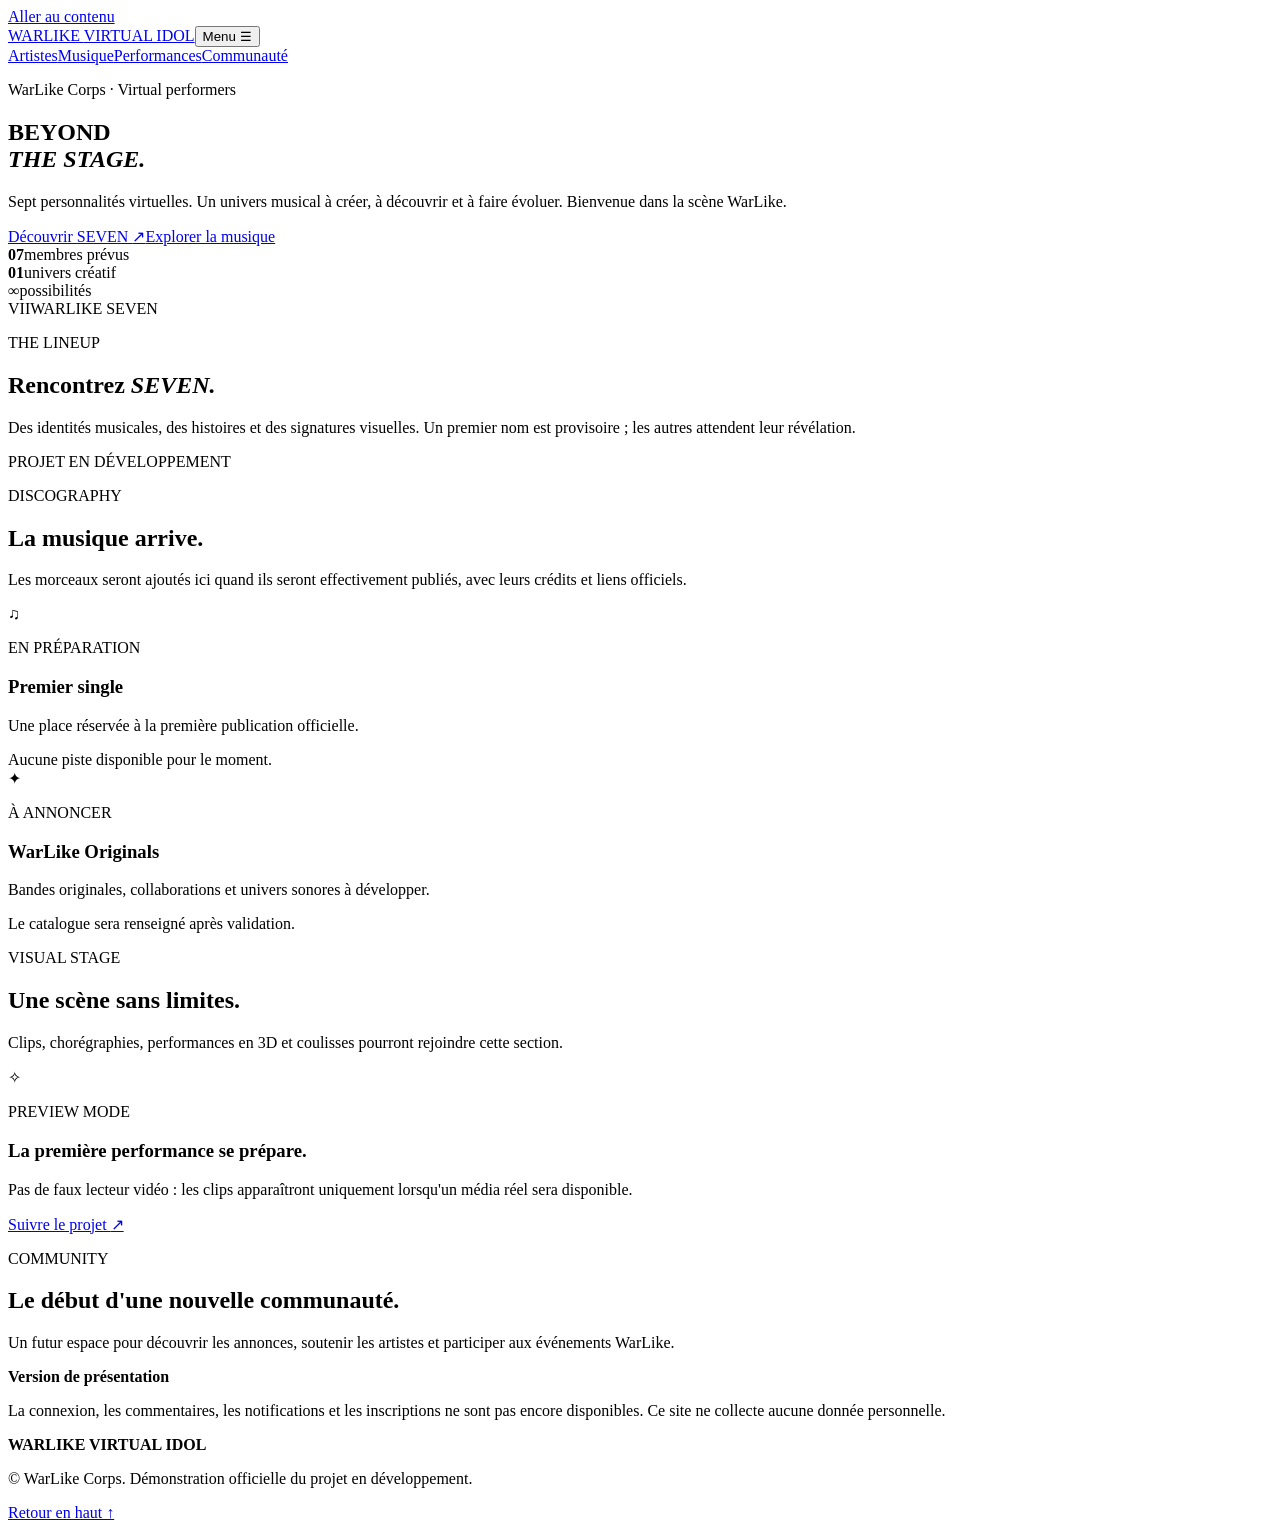
==== index.html @ 44523b4e "feat(idol): build responsive Virtual Idol debut site (index.html)" ====
<!doctype html>
<html lang="fr"><head><meta charset="utf-8"><meta name="viewport" content="width=device-width,initial-scale=1">
<meta name="description" content="WarLike Virtual Idol — univers de musique, d'artistes virtuels et de performances numériques.">
<meta name="theme-color" content="#090b16"><title>WarLike Virtual Idol | WarLike SEVEN</title>
<link rel="stylesheet" href="./styles.css"></head>
<body><a href="#main" class="skip">Aller au contenu</a>
<header class="top"><a href="#accueil" class="brand">WARLIKE <span>VIRTUAL IDOL</span></a><button id="menu" class="menu" aria-controls="nav" aria-expanded="false">Menu ☰</button>
<nav id="nav" aria-label="Navigation principale"><a href="#artistes">Artistes</a><a href="#musique">Musique</a><a href="#performances">Performances</a><a href="#fans">Communauté</a></nav></header>
<main id="main"><section class="hero" id="accueil"><div class="hero-copy"><p class="overline">WarLike Corps · Virtual performers</p><h1>BEYOND<br><em>THE STAGE.</em></h1>
<p>Sept personnalités virtuelles. Un univers musical à créer, à découvrir et à faire évoluer. Bienvenue dans la scène WarLike.</p>
<div class="actions"><a class="button primary" href="#artistes">Découvrir SEVEN <span aria-hidden="true">↗</span></a><a class="button ghost" href="#musique">Explorer la musique</a></div>
<div class="stats"><div><strong>07</strong><span>membres prévus</span></div><div><strong>01</strong><span>univers créatif</span></div><div><strong>∞</strong><span>possibilités</span></div></div></div>
<div class="hero-art" aria-label="Illustration abstraite de WarLike SEVEN" role="img"><span class="ring ring-one"></span><span class="ring ring-two"></span><div class="art-mark">VII<span>WARLIKE SEVEN</span></div></div></section>
<section class="section" id="artistes"><div class="section-head"><div><p class="overline">THE LINEUP</p><h2>Rencontrez <em>SEVEN.</em></h2><p>Des identités musicales, des histoires et des signatures visuelles. Un premier nom est provisoire ; les autres attendent leur révélation.</p></div><span class="pill">PROJET EN DÉVELOPPEMENT</span></div><div id="members" class="member-grid" aria-live="polite"></div></section>
<section class="section" id="musique"><div class="section-head"><div><p class="overline">DISCOGRAPHY</p><h2>La musique arrive.</h2><p>Les morceaux seront ajoutés ici quand ils seront effectivement publiés, avec leurs crédits et liens officiels.</p></div></div>
<div class="feature-grid"><article class="feature"><span class="feature-symbol">♫</span><p class="pill">EN PRÉPARATION</p><h3>Premier single</h3><p>Une place réservée à la première publication officielle.</p><span class="muted">Aucune piste disponible pour le moment.</span></article>
<article class="feature feature-alt"><span class="feature-symbol">✦</span><p class="pill">À ANNONCER</p><h3>WarLike Originals</h3><p>Bandes originales, collaborations et univers sonores à développer.</p><span class="muted">Le catalogue sera renseigné après validation.</span></article></div></section>
<section class="section" id="performances"><div class="section-head"><div><p class="overline">VISUAL STAGE</p><h2>Une scène sans limites.</h2><p>Clips, chorégraphies, performances en 3D et coulisses pourront rejoindre cette section.</p></div></div>
<div class="stage"><div class="stage-visual" aria-hidden="true"><span>✧</span></div><div><p class="overline">PREVIEW MODE</p><h3>La première performance se prépare.</h3><p>Pas de faux lecteur vidéo : les clips apparaîtront uniquement lorsqu'un média réel sera disponible.</p><a href="#fans" class="text-link">Suivre le projet <span aria-hidden="true">↗</span></a></div></div></section>
<section class="section" id="fans"><div class="community"><div><p class="overline">COMMUNITY</p><h2>Le début d'une nouvelle communauté.</h2><p>Un futur espace pour découvrir les annonces, soutenir les artistes et participer aux événements WarLike.</p></div><div class="notice"><strong>Version de présentation</strong><p>La connexion, les commentaires, les notifications et les inscriptions ne sont pas encore disponibles. Ce site ne collecte aucune donnée personnelle.</p></div></div></section></main>
<footer><strong>WARLIKE <span>VIRTUAL IDOL</span></strong><p>© WarLike Corps. Démonstration officielle du projet en développement.</p><a href="#accueil">Retour en haut ↑</a></footer>
<script src="./app.js" defer></script></body></html>
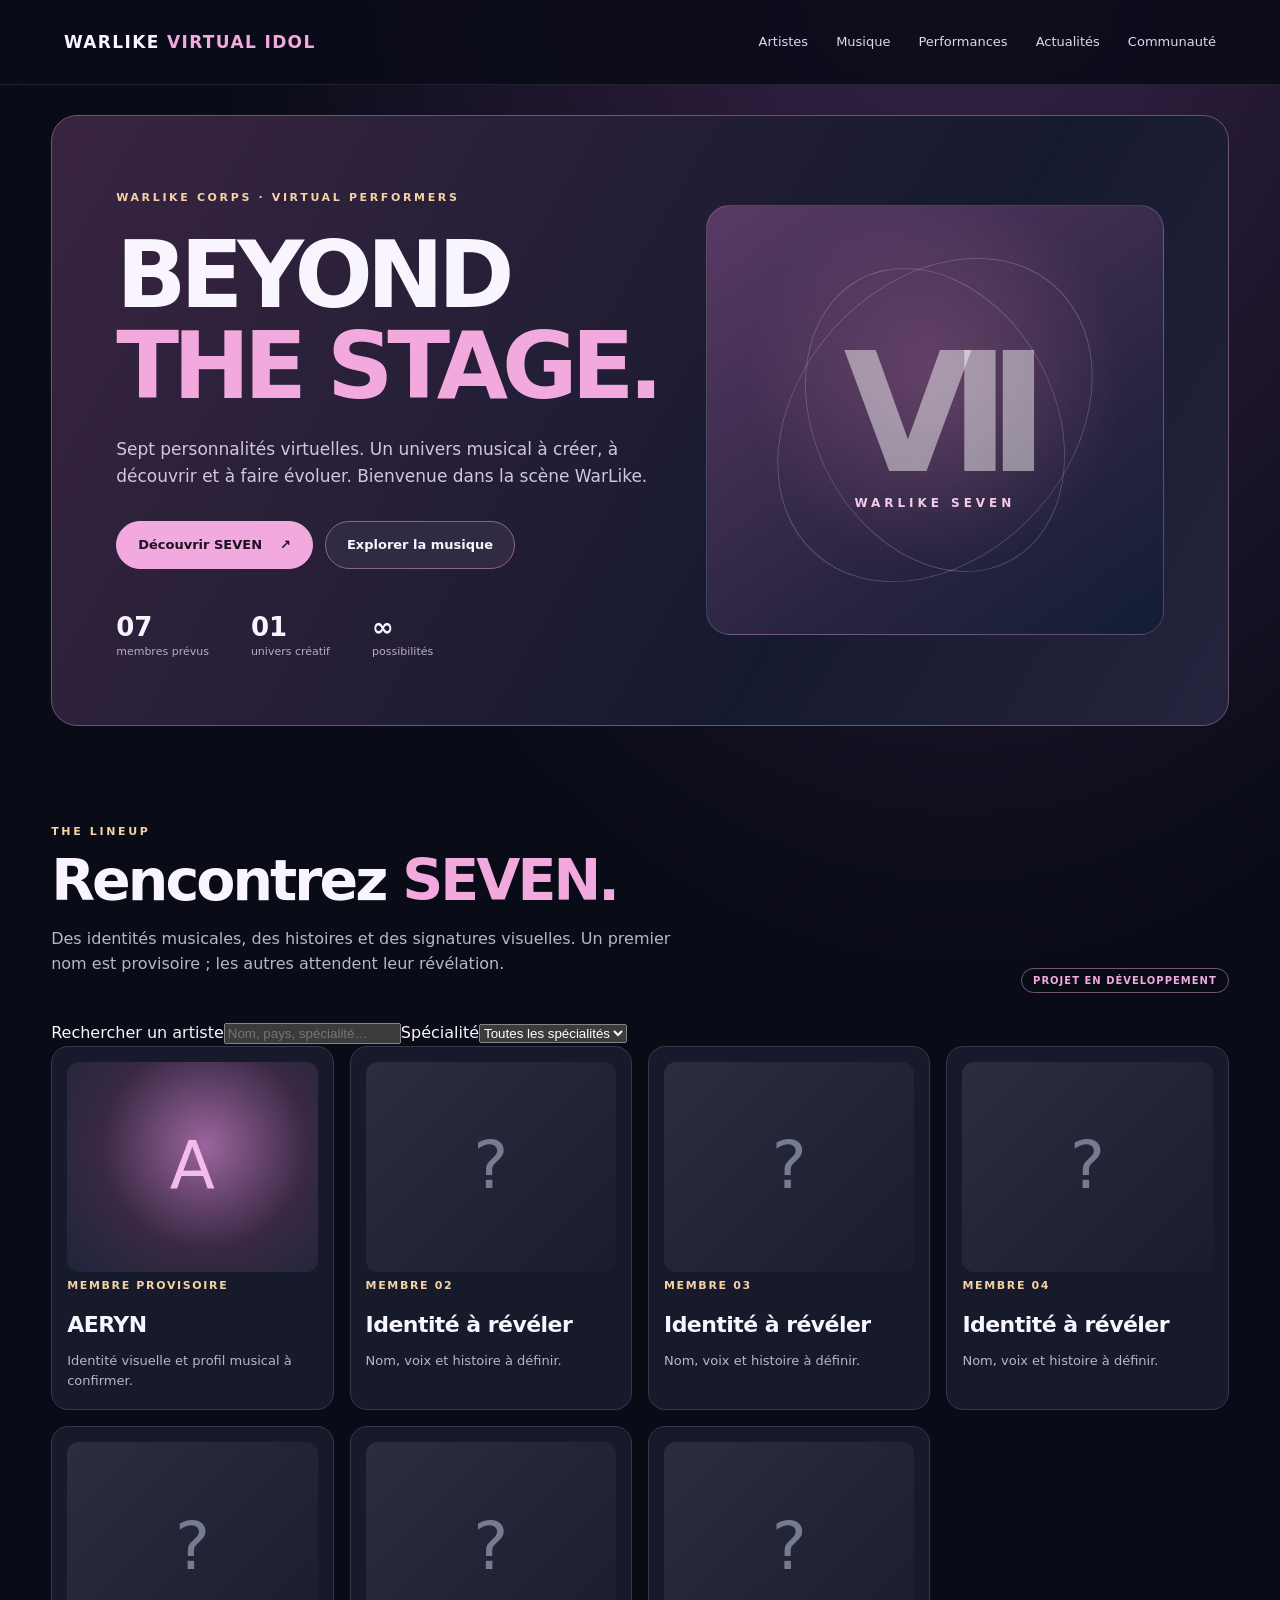
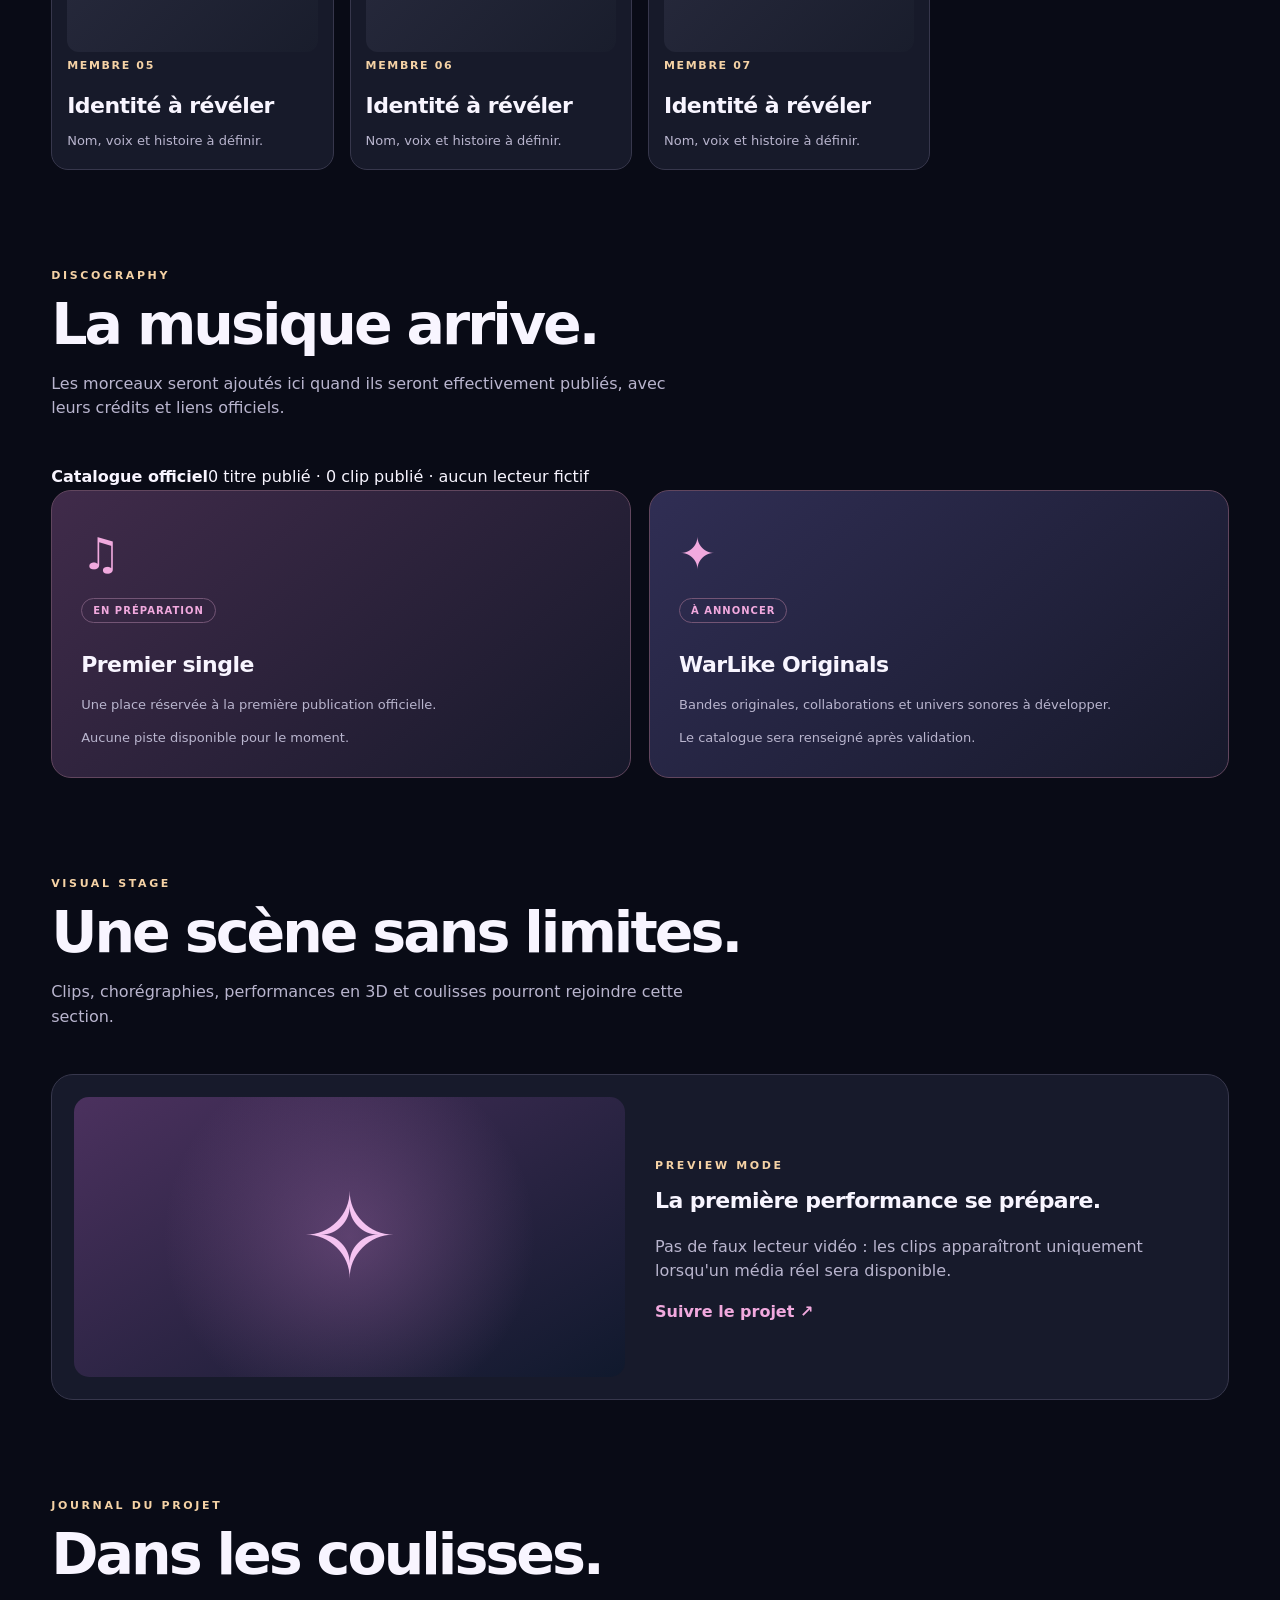
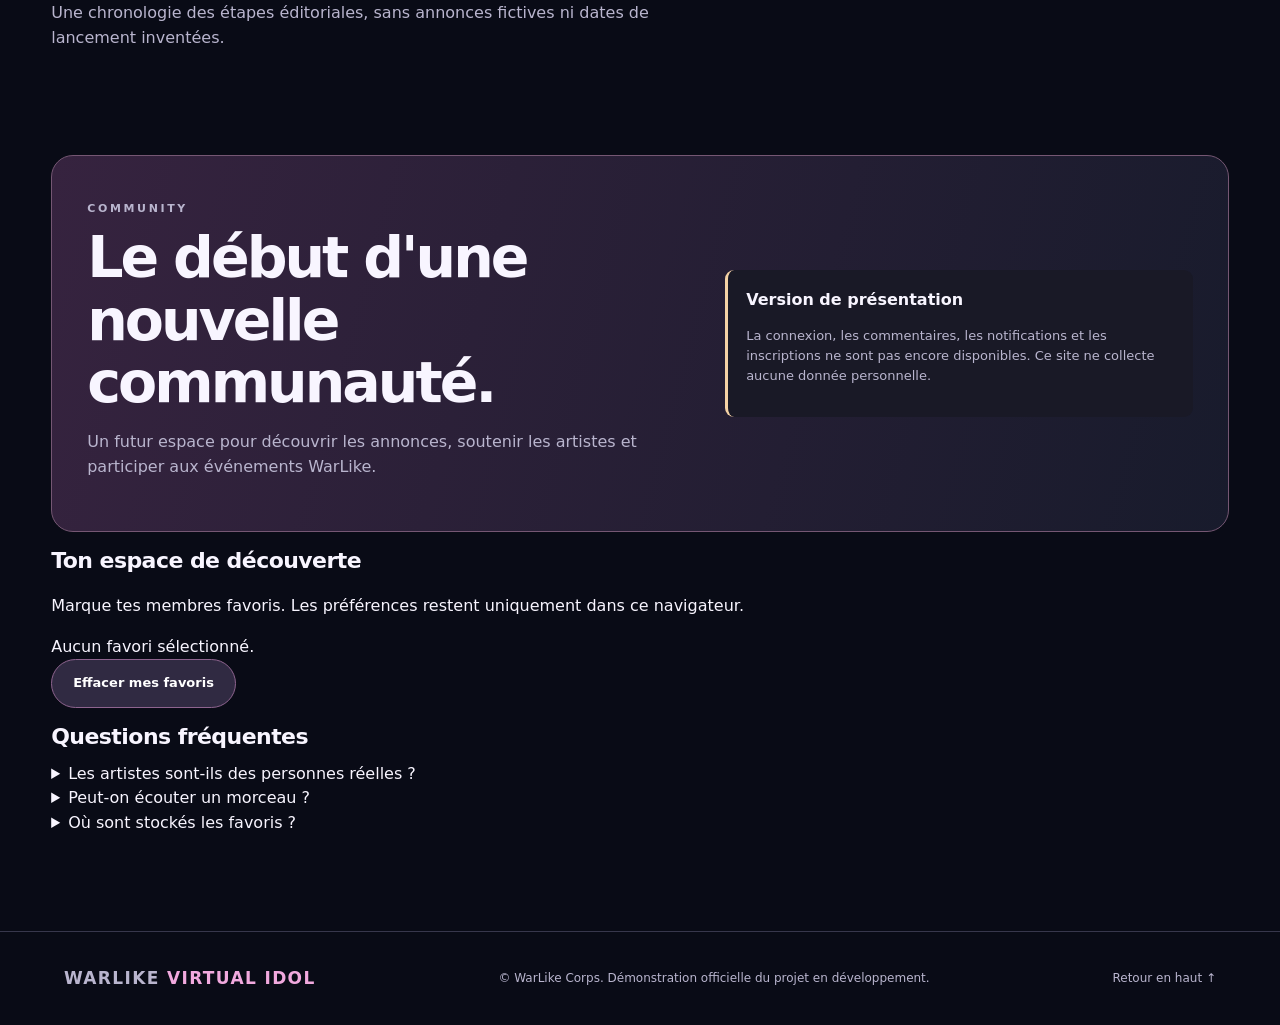
==== commit 2d56d3e7: "feat(idol): add artist discovery, releases, news, profile and fan interface" ====
--- a/index.html
+++ b/index.html
@@ -5,18 +5,18 @@
 <link rel="stylesheet" href="./styles.css"></head>
 <body><a href="#main" class="skip">Aller au contenu</a>
 <header class="top"><a href="#accueil" class="brand">WARLIKE <span>VIRTUAL IDOL</span></a><button id="menu" class="menu" aria-controls="nav" aria-expanded="false">Menu ☰</button>
-<nav id="nav" aria-label="Navigation principale"><a href="#artistes">Artistes</a><a href="#musique">Musique</a><a href="#performances">Performances</a><a href="#fans">Communauté</a></nav></header>
+<nav id="nav" aria-label="Navigation principale"><a href="#artistes">Artistes</a><a href="#musique">Musique</a><a href="#performances">Performances</a><a href="#actualites">Actualités</a><a href="#fans">Communauté</a></nav></header>
 <main id="main"><section class="hero" id="accueil"><div class="hero-copy"><p class="overline">WarLike Corps · Virtual performers</p><h1>BEYOND<br><em>THE STAGE.</em></h1>
 <p>Sept personnalités virtuelles. Un univers musical à créer, à découvrir et à faire évoluer. Bienvenue dans la scène WarLike.</p>
 <div class="actions"><a class="button primary" href="#artistes">Découvrir SEVEN <span aria-hidden="true">↗</span></a><a class="button ghost" href="#musique">Explorer la musique</a></div>
 <div class="stats"><div><strong>07</strong><span>membres prévus</span></div><div><strong>01</strong><span>univers créatif</span></div><div><strong>∞</strong><span>possibilités</span></div></div></div>
 <div class="hero-art" aria-label="Illustration abstraite de WarLike SEVEN" role="img"><span class="ring ring-one"></span><span class="ring ring-two"></span><div class="art-mark">VII<span>WARLIKE SEVEN</span></div></div></section>
-<section class="section" id="artistes"><div class="section-head"><div><p class="overline">THE LINEUP</p><h2>Rencontrez <em>SEVEN.</em></h2><p>Des identités musicales, des histoires et des signatures visuelles. Un premier nom est provisoire ; les autres attendent leur révélation.</p></div><span class="pill">PROJET EN DÉVELOPPEMENT</span></div><div id="members" class="member-grid" aria-live="polite"></div></section>
+<section class="section" id="artistes"><div class="section-head"><div><p class="overline">THE LINEUP</p><h2>Rencontrez <em>SEVEN.</em></h2><p>Des identités musicales, des histoires et des signatures visuelles. Un premier nom est provisoire ; les autres attendent leur révélation.</p></div><span class="pill">PROJET EN DÉVELOPPEMENT</span></div><div class="artist-toolbar"><label class="search-label" for="artistSearch">Rechercher un artiste<input id="artistSearch" type="search" maxlength="60" placeholder="Nom, pays, spécialité…"></label><label for="artistFilter">Spécialité<select id="artistFilter"><option value="all">Toutes les spécialités</option><option value="chant">Chant</option><option value="rap">Rap</option><option value="danse">Danse</option><option value="composition">Composition</option></select></label><span id="artistCount" class="muted" role="status"></span></div><div id="members" class="member-grid" aria-live="polite"></div><div id="artistProfile" class="profile-wrap" hidden tabindex="-1" aria-live="polite"></div></section>
 <section class="section" id="musique"><div class="section-head"><div><p class="overline">DISCOGRAPHY</p><h2>La musique arrive.</h2><p>Les morceaux seront ajoutés ici quand ils seront effectivement publiés, avec leurs crédits et liens officiels.</p></div></div>
-<div class="feature-grid"><article class="feature"><span class="feature-symbol">♫</span><p class="pill">EN PRÉPARATION</p><h3>Premier single</h3><p>Une place réservée à la première publication officielle.</p><span class="muted">Aucune piste disponible pour le moment.</span></article>
+<div class="catalog-info"><strong>Catalogue officiel</strong><span>0 titre publié · 0 clip publié · aucun lecteur fictif</span></div><div id="releaseCatalog" class="release-catalog" aria-live="polite"></div><div class="feature-grid"><article class="feature"><span class="feature-symbol">♫</span><p class="pill">EN PRÉPARATION</p><h3>Premier single</h3><p>Une place réservée à la première publication officielle.</p><span class="muted">Aucune piste disponible pour le moment.</span></article>
 <article class="feature feature-alt"><span class="feature-symbol">✦</span><p class="pill">À ANNONCER</p><h3>WarLike Originals</h3><p>Bandes originales, collaborations et univers sonores à développer.</p><span class="muted">Le catalogue sera renseigné après validation.</span></article></div></section>
 <section class="section" id="performances"><div class="section-head"><div><p class="overline">VISUAL STAGE</p><h2>Une scène sans limites.</h2><p>Clips, chorégraphies, performances en 3D et coulisses pourront rejoindre cette section.</p></div></div>
-<div class="stage"><div class="stage-visual" aria-hidden="true"><span>✧</span></div><div><p class="overline">PREVIEW MODE</p><h3>La première performance se prépare.</h3><p>Pas de faux lecteur vidéo : les clips apparaîtront uniquement lorsqu'un média réel sera disponible.</p><a href="#fans" class="text-link">Suivre le projet <span aria-hidden="true">↗</span></a></div></div></section>
-<section class="section" id="fans"><div class="community"><div><p class="overline">COMMUNITY</p><h2>Le début d'une nouvelle communauté.</h2><p>Un futur espace pour découvrir les annonces, soutenir les artistes et participer aux événements WarLike.</p></div><div class="notice"><strong>Version de présentation</strong><p>La connexion, les commentaires, les notifications et les inscriptions ne sont pas encore disponibles. Ce site ne collecte aucune donnée personnelle.</p></div></div></section></main>
+<div id="videoCatalog" class="video-catalog" aria-live="polite"></div><div class="stage"><div class="stage-visual" aria-hidden="true"><span>✧</span></div><div><p class="overline">PREVIEW MODE</p><h3>La première performance se prépare.</h3><p>Pas de faux lecteur vidéo : les clips apparaîtront uniquement lorsqu'un média réel sera disponible.</p><a href="#fans" class="text-link">Suivre le projet <span aria-hidden="true">↗</span></a></div></div></section>
+<section class="section" id="actualites"><div class="section-head"><div><p class="overline">JOURNAL DU PROJET</p><h2>Dans les coulisses.</h2><p>Une chronologie des étapes éditoriales, sans annonces fictives ni dates de lancement inventées.</p></div></div><div id="projectTimeline" class="timeline"></div></section><section class="section" id="fans"><div class="community"><div><p class="overline">COMMUNITY</p><h2>Le début d'une nouvelle communauté.</h2><p>Un futur espace pour découvrir les annonces, soutenir les artistes et participer aux événements WarLike.</p></div><div class="notice"><strong>Version de présentation</strong><p>La connexion, les commentaires, les notifications et les inscriptions ne sont pas encore disponibles. Ce site ne collecte aucune donnée personnelle.</p></div></div><div class="fan-tools"><div><h3>Ton espace de découverte</h3><p>Marque tes membres favoris. Les préférences restent uniquement dans ce navigateur.</p><div id="favoriteSummary" role="status">Aucun favori sélectionné.</div><button type="button" id="resetFavorites" class="button ghost">Effacer mes favoris</button></div><div><h3>Questions fréquentes</h3><details><summary>Les artistes sont-ils des personnes réelles ?</summary><p>Ce sont des personnages virtuels produits dans le cadre de WarLike Virtual Idol.</p></details><details><summary>Peut-on écouter un morceau ?</summary><p>Le lecteur sera activé avec les premières sorties musicales autorisées et hébergées.</p></details><details><summary>Où sont stockés les favoris ?</summary><p>Sur cet appareil, dans le stockage local du navigateur. Aucun compte n’est nécessaire.</p></details></div></div></section></main>
 <footer><strong>WARLIKE <span>VIRTUAL IDOL</span></strong><p>© WarLike Corps. Démonstration officielle du projet en développement.</p><a href="#accueil">Retour en haut ↑</a></footer>
 <script src="./app.js" defer></script></body></html>
--- a/styles.css
+++ b/styles.css
@@ -0,0 +1,9 @@
+:root{color-scheme:dark;--bg:#090b16;--surface:#17192b;--line:#37374c;--text:#f8f5ff;--muted:#b9b5ce;--pink:#f1a9de;--gold:#f5d2a5;--ui:'Manrope','Inter','Plus Jakarta Sans','Segoe UI',system-ui,sans-serif;--tech:'Inter','Segoe UI',system-ui,sans-serif}
+*{box-sizing:border-box}html{scroll-behavior:smooth}body{margin:0;background:radial-gradient(ellipse 85% 40% at 75% -5%,#3c254e 0%,transparent 70%),var(--bg);color:var(--text);font:16px/1.55 var(--ui)}button{font:inherit}a{color:inherit;text-decoration:none}a:focus-visible,button:focus-visible{outline:2px solid var(--pink);outline-offset:4px}.skip{position:absolute;left:15px;top:-80px;background:var(--pink);color:#211023;padding:10px;z-index:99}.skip:focus{top:10px}
+.top{min-height:85px;display:flex;justify-content:space-between;align-items:center;gap:22px;padding:18px max(22px,5vw);border-bottom:1px solid #ffffff17;background:#0b0c19e6;backdrop-filter:blur(15px);position:relative;z-index:10}.brand,footer strong{font:850 17px var(--tech);letter-spacing:.08em}.brand span,footer strong span{color:var(--pink)}nav{display:flex;align-items:center;gap:28px}nav a{font-size:13px;color:#ded9ec}nav a:hover{color:var(--pink)}.menu{display:none;background:#242337;border:1px solid var(--line);border-radius:9px;color:var(--text);padding:8px 14px}
+main{max-width:1360px;padding:30px clamp(18px,4vw,62px) 95px;margin:auto}.hero{display:grid;grid-template-columns:1.1fr .9fr;min-height:580px;align-items:center;gap:30px;padding:clamp(27px,5vw,75px);border:1px solid #715374;border-radius:26px;background:linear-gradient(120deg,#392441,#161a2f 67%,#25243e);overflow:hidden}.overline{letter-spacing:.24em;color:var(--gold);font:800 11px var(--tech);text-transform:uppercase}.hero-copy{position:relative;z-index:1}.hero h1{font-size:clamp(56px,7.2vw,102px);line-height:.99;letter-spacing:-.066em;margin:26px 0 24px;font-weight:850}.hero h1 em,h2 em{font-style:normal;color:var(--pink)}.hero-copy>p:not(.overline){max-width:540px;color:#d0c7df;font-size:17px}.actions{display:flex;gap:12px;flex-wrap:wrap;margin:32px 0}.button{display:inline-flex;align-items:center;gap:18px;padding:13px 21px;border-radius:30px;font-size:13px;font-weight:800;border:1px solid #8e648f}.primary{background:var(--pink);color:#1c1221;border-color:var(--pink)}.ghost{background:#302a42}.button:hover{transform:translateY(-1px);filter:brightness(1.07)}.stats{display:flex;gap:42px;margin-top:43px}.stats>div{display:grid}.stats strong{font-size:26px;line-height:1.2}.stats span{color:#b8acc5;font-size:11px}.hero-art{height:430px;position:relative;display:grid;place-items:center;border-radius:24px;background:radial-gradient(circle at 50% 40%,#c472a14f,transparent 55%),linear-gradient(145deg,#5a3a65,#292440 65%,#131d36);border:1px solid #ffffff29;overflow:hidden}.ring{position:absolute;width:320px;height:320px;border:1px solid #ffffff36;border-radius:50%;transform:rotate(-28deg) scaleX(.75)}.ring-two{transform:rotate(42deg) scaleX(.76);width:360px;height:360px}.art-mark{font-size:clamp(96px,13vw,184px);font-weight:900;color:#fff7;line-height:1;letter-spacing:-.14em;text-align:center}.art-mark span{display:block;font-size:12px;font-weight:800;letter-spacing:.33em;color:#f2caeb}
+.section{margin-top:88px;scroll-margin-top:40px}.section-head{display:flex;justify-content:space-between;align-items:end;gap:20px;margin-bottom:28px}.section-head p:not(.overline){max-width:650px;color:var(--muted)}h2{font-size:clamp(34px,4.5vw,57px);letter-spacing:-.052em;line-height:1.1;margin:10px 0 14px}h3{font-size:22px;letter-spacing:-.025em;margin:12px 0 8px}.pill{border:1px solid #735575;color:var(--pink);padding:6px 11px;border-radius:18px;font:750 10px var(--tech);letter-spacing:.1em;white-space:nowrap}
+.member-grid{display:grid;grid-template-columns:repeat(4,minmax(0,1fr));gap:16px}.member{background:#171a2a;border:1px solid var(--line);border-radius:17px;padding:15px}.portrait{height:210px;border-radius:12px;background:radial-gradient(circle at 55% 40%,#9c659d,#392944 55%,#1d253a);display:grid;place-items:center;font-size:66px;color:#f4bceb}.portrait.pending{background:linear-gradient(135deg,#2b2d41,#191d2c);color:#777b91}.member small{color:var(--gold);font-size:11px;font-weight:800;letter-spacing:.15em}.member p{margin:6px 0 3px;font-size:13px;color:var(--muted)}
+.feature-grid{display:grid;grid-template-columns:1fr 1fr;gap:18px}.feature{min-height:285px;background:linear-gradient(140deg,#402b4a,#17192b);border:1px solid #61465e;border-radius:20px;padding:29px;display:flex;flex-direction:column;align-items:flex-start}.feature-alt{background:linear-gradient(140deg,#302e54,#17192b)}.feature-symbol{font-size:44px;color:var(--pink)}.feature h3{margin:15px 0 0}.feature p:not(.pill),.muted{color:var(--muted);font-size:13px}.feature .muted{margin-top:auto}.stage{display:grid;grid-template-columns:1fr 1fr;align-items:center;gap:30px;background:#171a2b;border:1px solid var(--line);border-radius:22px;padding:22px}.stage-visual{height:280px;display:grid;place-items:center;border-radius:15px;background:radial-gradient(circle,#a36bac66,transparent 60%),linear-gradient(150deg,#4b315e,#10192d);font-size:116px;color:#f5c3f1}.stage p:not(.overline){color:var(--muted)}.text-link{color:var(--pink);font-weight:750}.community{border:1px solid #755773;background:linear-gradient(105deg,#36233f,#181b2c);border-radius:22px;padding:35px;display:grid;grid-template-columns:1.3fr 1fr;gap:30px;align-items:center}.community p{color:var(--muted)}.notice{background:#191926;border-left:3px solid var(--gold);border-radius:9px;padding:18px}.notice p{font-size:13px}
+footer{display:flex;justify-content:space-between;gap:20px;align-items:center;flex-wrap:wrap;padding:25px 5vw;border-top:1px solid var(--line);font-size:12px;color:var(--muted)}footer a:hover{color:var(--pink)}
+@media(max-width:900px){.hero{grid-template-columns:1fr}.hero-art{height:280px}.member-grid{grid-template-columns:repeat(3,minmax(0,1fr))}.section-head{align-items:start;flex-direction:column}}@media(max-width:620px){.top{min-height:72px}.menu{display:block}nav{display:none;position:absolute;top:100%;left:0;right:0;background:#101121;border-bottom:1px solid var(--line);padding:18px 24px;flex-direction:column;align-items:start}nav.open{display:flex}.brand{font-size:14px}.hero{padding:26px;min-height:0}.hero h1{font-size:clamp(44px,11vw,68px)}.hero-art{height:180px}.art-mark{font-size:85px}.stats{gap:24px}.section{margin-top:64px}.member-grid{grid-template-columns:repeat(2,minmax(0,1fr))}.portrait{height:140px}.feature-grid,.stage,.community{grid-template-columns:1fr}.stage-visual{height:180px}.community{padding:22px}}@media(max-width:370px){.member-grid{grid-template-columns:1fr}}@media(prefers-reduced-motion:reduce){html{scroll-behavior:auto}.button:hover{transform:none}}
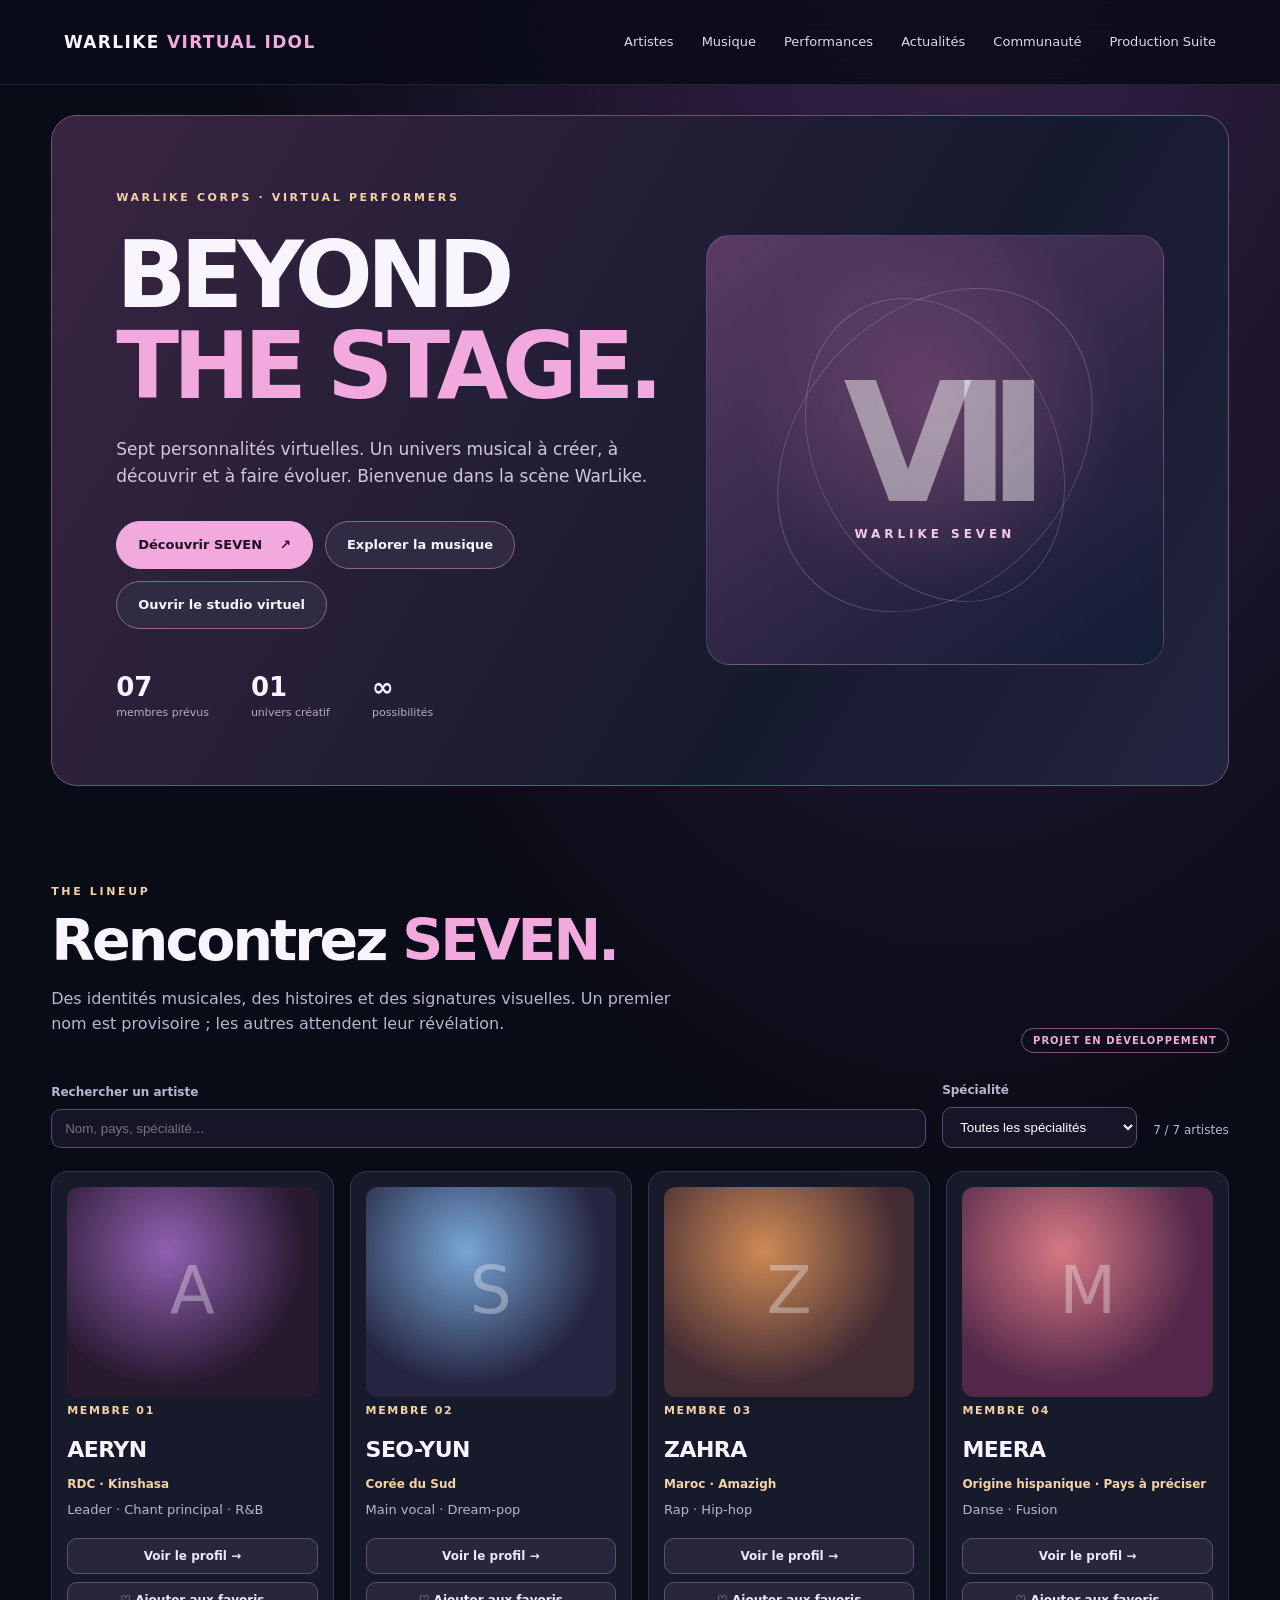
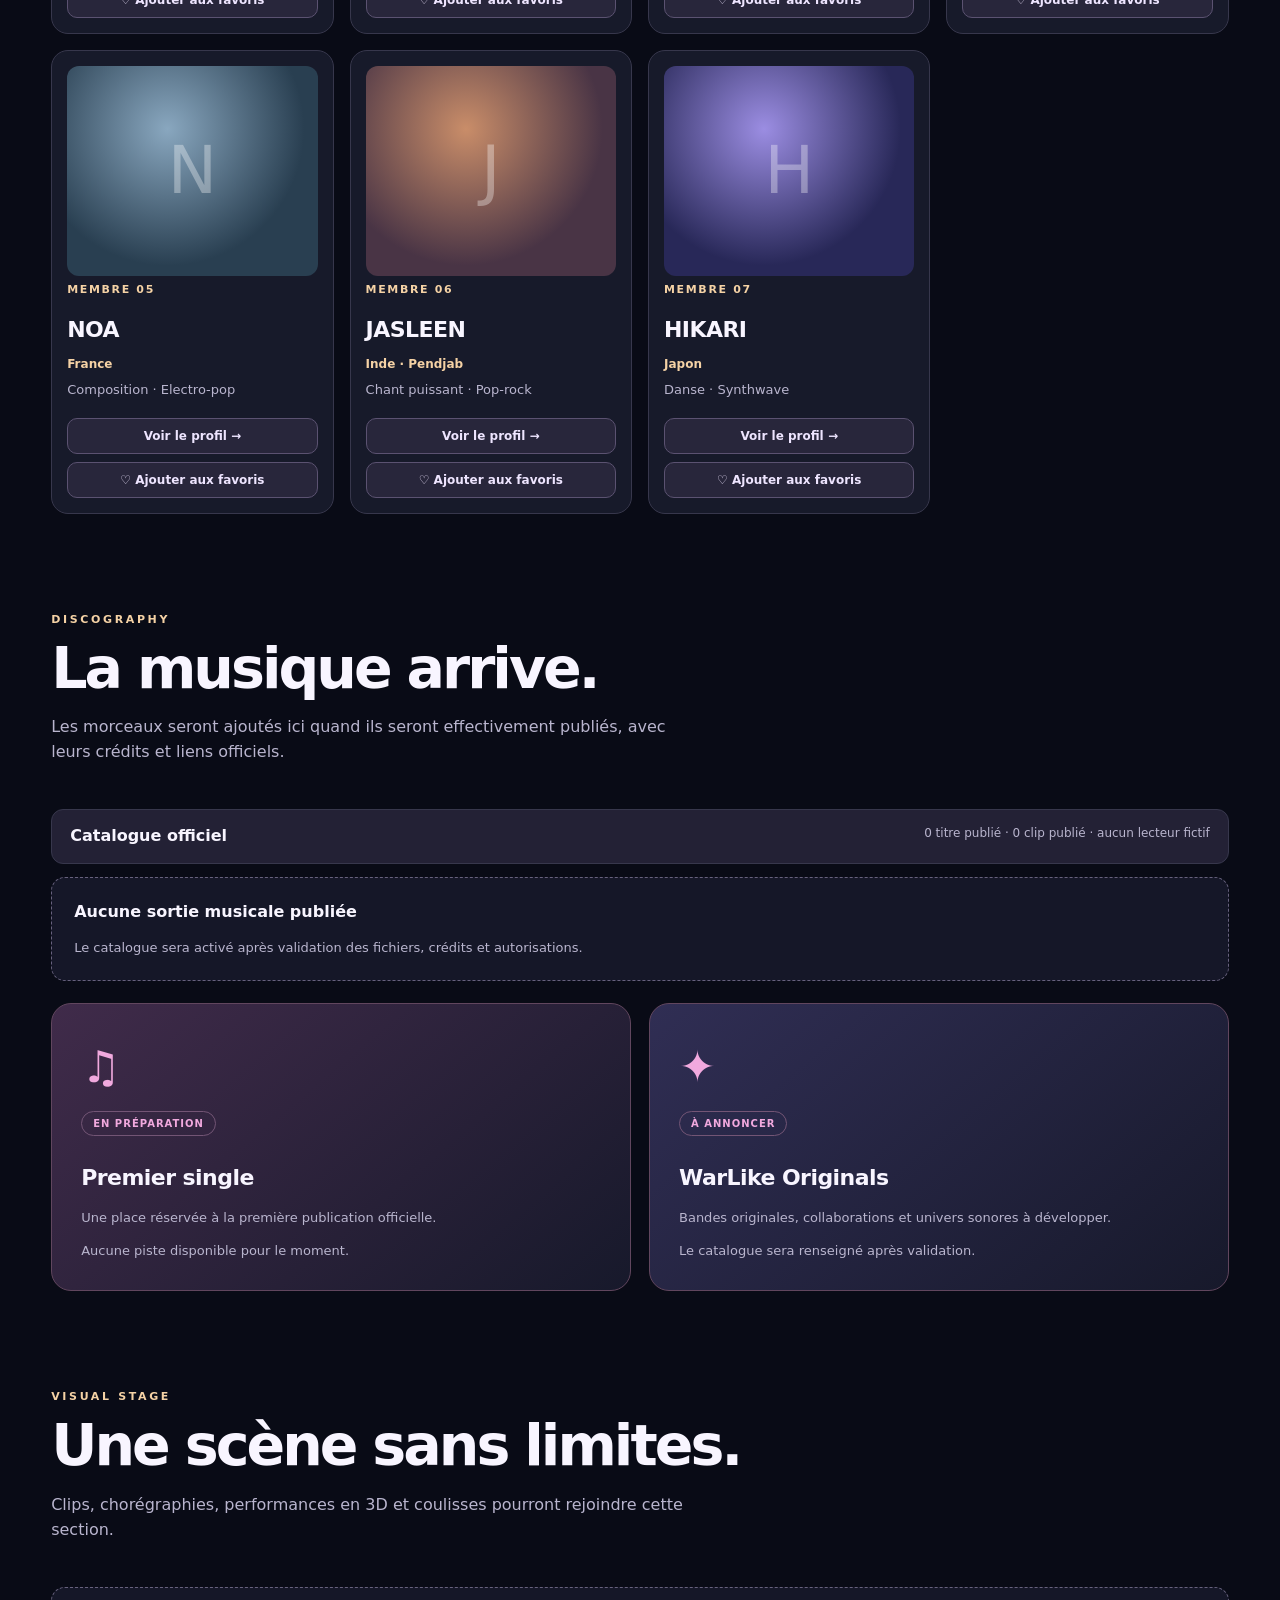
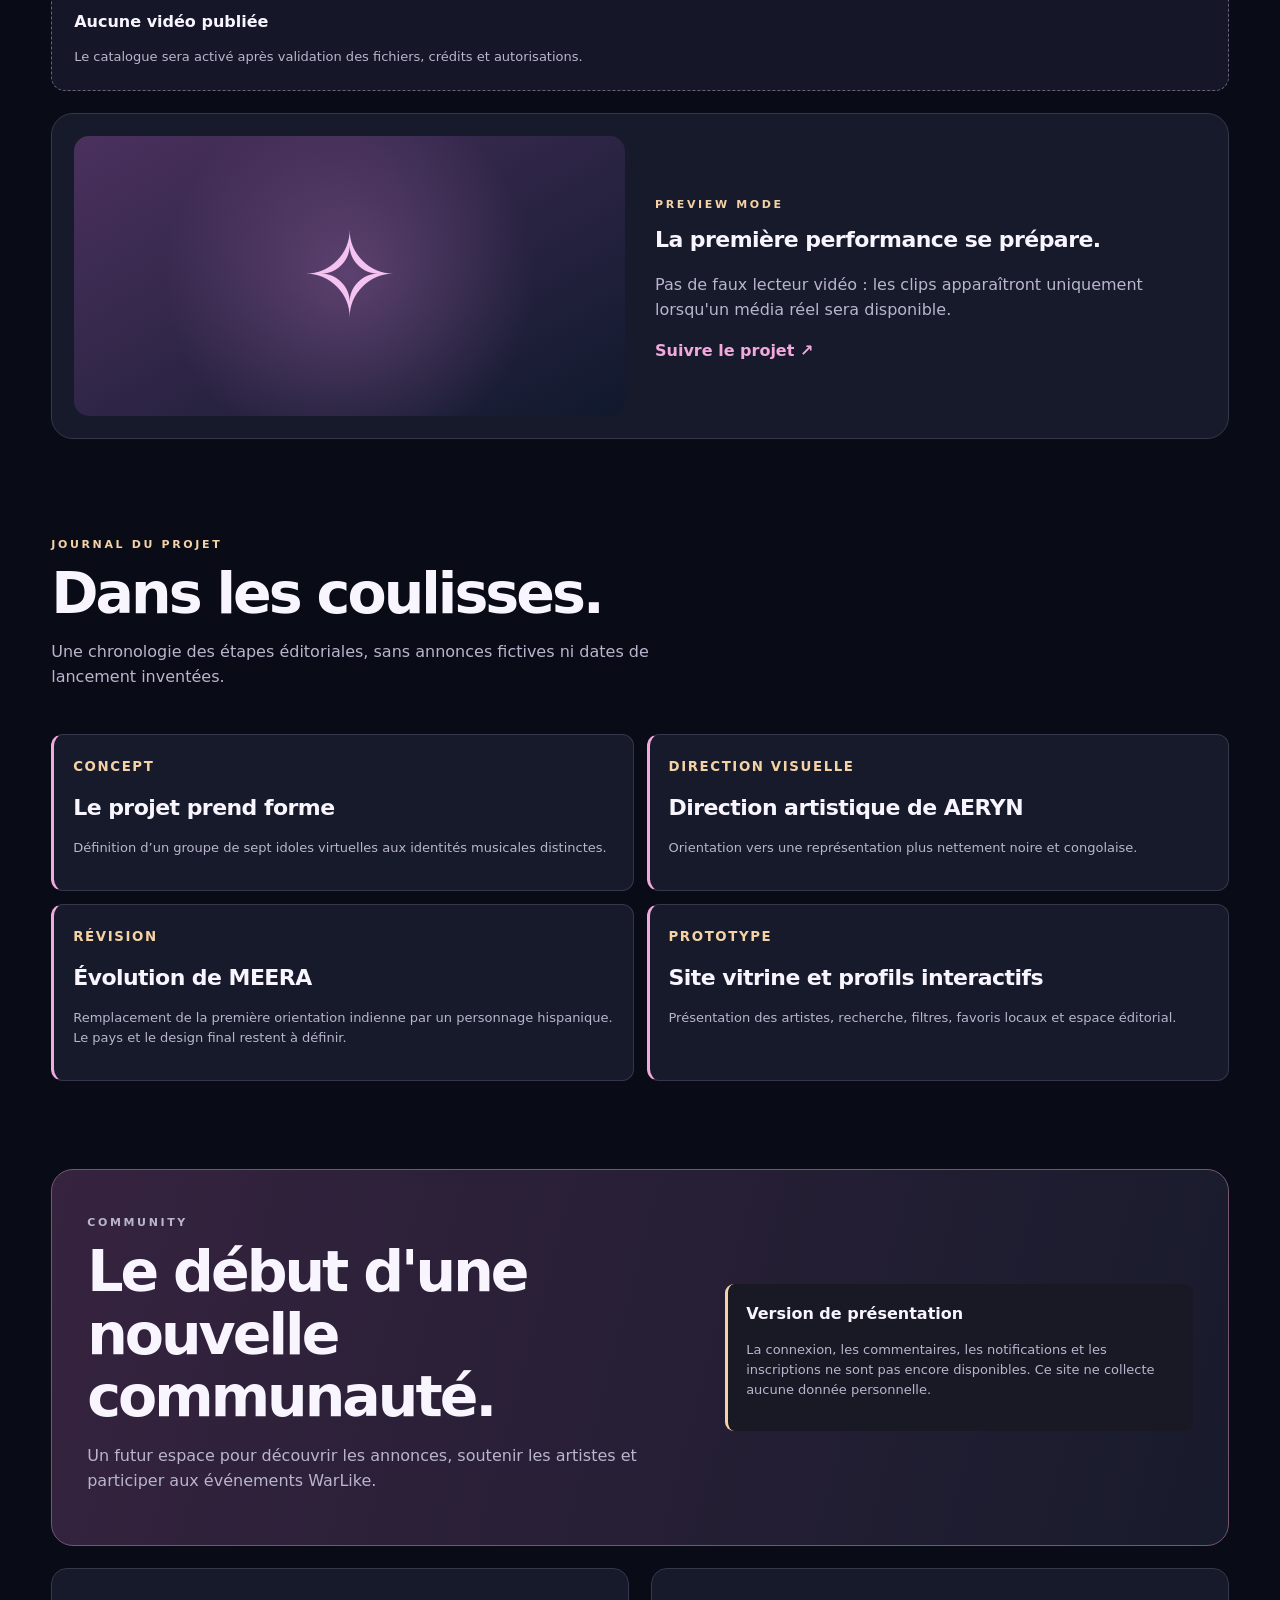
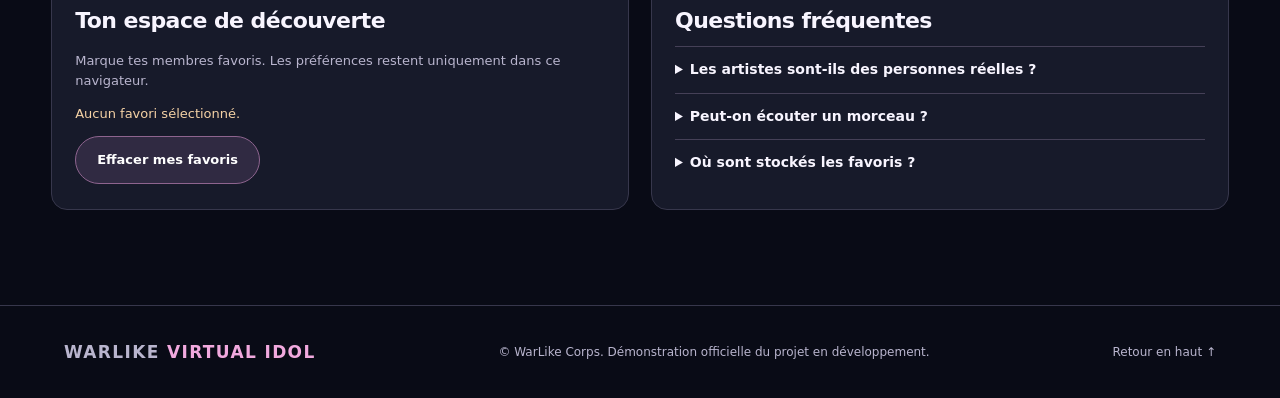
==== commit 0aa9bbbd: "feat(idol): link public site to experimental production tools" ====
--- a/index.html
+++ b/index.html
@@ -5,10 +5,10 @@
 <link rel="stylesheet" href="./styles.css"></head>
 <body><a href="#main" class="skip">Aller au contenu</a>
 <header class="top"><a href="#accueil" class="brand">WARLIKE <span>VIRTUAL IDOL</span></a><button id="menu" class="menu" aria-controls="nav" aria-expanded="false">Menu ☰</button>
-<nav id="nav" aria-label="Navigation principale"><a href="#artistes">Artistes</a><a href="#musique">Musique</a><a href="#performances">Performances</a><a href="#actualites">Actualités</a><a href="#fans">Communauté</a></nav></header>
+<nav id="nav" aria-label="Navigation principale"><a href="#artistes">Artistes</a><a href="#musique">Musique</a><a href="#performances">Performances</a><a href="#actualites">Actualités</a><a href="#fans">Communauté</a><a href="./studio.html">Production Suite</a></nav></header>
 <main id="main"><section class="hero" id="accueil"><div class="hero-copy"><p class="overline">WarLike Corps · Virtual performers</p><h1>BEYOND<br><em>THE STAGE.</em></h1>
 <p>Sept personnalités virtuelles. Un univers musical à créer, à découvrir et à faire évoluer. Bienvenue dans la scène WarLike.</p>
-<div class="actions"><a class="button primary" href="#artistes">Découvrir SEVEN <span aria-hidden="true">↗</span></a><a class="button ghost" href="#musique">Explorer la musique</a></div>
+<div class="actions"><a class="button primary" href="#artistes">Découvrir SEVEN <span aria-hidden="true">↗</span></a><a class="button ghost" href="#musique">Explorer la musique</a><a class="button ghost" href="./studio.html">Ouvrir le studio virtuel</a></div>
 <div class="stats"><div><strong>07</strong><span>membres prévus</span></div><div><strong>01</strong><span>univers créatif</span></div><div><strong>∞</strong><span>possibilités</span></div></div></div>
 <div class="hero-art" aria-label="Illustration abstraite de WarLike SEVEN" role="img"><span class="ring ring-one"></span><span class="ring ring-two"></span><div class="art-mark">VII<span>WARLIKE SEVEN</span></div></div></section>
 <section class="section" id="artistes"><div class="section-head"><div><p class="overline">THE LINEUP</p><h2>Rencontrez <em>SEVEN.</em></h2><p>Des identités musicales, des histoires et des signatures visuelles. Un premier nom est provisoire ; les autres attendent leur révélation.</p></div><span class="pill">PROJET EN DÉVELOPPEMENT</span></div><div class="artist-toolbar"><label class="search-label" for="artistSearch">Rechercher un artiste<input id="artistSearch" type="search" maxlength="60" placeholder="Nom, pays, spécialité…"></label><label for="artistFilter">Spécialité<select id="artistFilter"><option value="all">Toutes les spécialités</option><option value="chant">Chant</option><option value="rap">Rap</option><option value="danse">Danse</option><option value="composition">Composition</option></select></label><span id="artistCount" class="muted" role="status"></span></div><div id="members" class="member-grid" aria-live="polite"></div><div id="artistProfile" class="profile-wrap" hidden tabindex="-1" aria-live="polite"></div></section>
--- a/styles.css
+++ b/styles.css
@@ -6,4 +6,12 @@
 .member-grid{display:grid;grid-template-columns:repeat(4,minmax(0,1fr));gap:16px}.member{background:#171a2a;border:1px solid var(--line);border-radius:17px;padding:15px}.portrait{height:210px;border-radius:12px;background:radial-gradient(circle at 55% 40%,#9c659d,#392944 55%,#1d253a);display:grid;place-items:center;font-size:66px;color:#f4bceb}.portrait.pending{background:linear-gradient(135deg,#2b2d41,#191d2c);color:#777b91}.member small{color:var(--gold);font-size:11px;font-weight:800;letter-spacing:.15em}.member p{margin:6px 0 3px;font-size:13px;color:var(--muted)}
 .feature-grid{display:grid;grid-template-columns:1fr 1fr;gap:18px}.feature{min-height:285px;background:linear-gradient(140deg,#402b4a,#17192b);border:1px solid #61465e;border-radius:20px;padding:29px;display:flex;flex-direction:column;align-items:flex-start}.feature-alt{background:linear-gradient(140deg,#302e54,#17192b)}.feature-symbol{font-size:44px;color:var(--pink)}.feature h3{margin:15px 0 0}.feature p:not(.pill),.muted{color:var(--muted);font-size:13px}.feature .muted{margin-top:auto}.stage{display:grid;grid-template-columns:1fr 1fr;align-items:center;gap:30px;background:#171a2b;border:1px solid var(--line);border-radius:22px;padding:22px}.stage-visual{height:280px;display:grid;place-items:center;border-radius:15px;background:radial-gradient(circle,#a36bac66,transparent 60%),linear-gradient(150deg,#4b315e,#10192d);font-size:116px;color:#f5c3f1}.stage p:not(.overline){color:var(--muted)}.text-link{color:var(--pink);font-weight:750}.community{border:1px solid #755773;background:linear-gradient(105deg,#36233f,#181b2c);border-radius:22px;padding:35px;display:grid;grid-template-columns:1.3fr 1fr;gap:30px;align-items:center}.community p{color:var(--muted)}.notice{background:#191926;border-left:3px solid var(--gold);border-radius:9px;padding:18px}.notice p{font-size:13px}
 footer{display:flex;justify-content:space-between;gap:20px;align-items:center;flex-wrap:wrap;padding:25px 5vw;border-top:1px solid var(--line);font-size:12px;color:var(--muted)}footer a:hover{color:var(--pink)}
-@media(max-width:900px){.hero{grid-template-columns:1fr}.hero-art{height:280px}.member-grid{grid-template-columns:repeat(3,minmax(0,1fr))}.section-head{align-items:start;flex-direction:column}}@media(max-width:620px){.top{min-height:72px}.menu{display:block}nav{display:none;position:absolute;top:100%;left:0;right:0;background:#101121;border-bottom:1px solid var(--line);padding:18px 24px;flex-direction:column;align-items:start}nav.open{display:flex}.brand{font-size:14px}.hero{padding:26px;min-height:0}.hero h1{font-size:clamp(44px,11vw,68px)}.hero-art{height:180px}.art-mark{font-size:85px}.stats{gap:24px}.section{margin-top:64px}.member-grid{grid-template-columns:repeat(2,minmax(0,1fr))}.portrait{height:140px}.feature-grid,.stage,.community{grid-template-columns:1fr}.stage-visual{height:180px}.community{padding:22px}}@media(max-width:370px){.member-grid{grid-template-columns:1fr}}@media(prefers-reduced-motion:reduce){html{scroll-behavior:auto}.button:hover{transform:none}}+@media(max-width:900px){.hero{grid-template-columns:1fr}.hero-art{height:280px}.member-grid{grid-template-columns:repeat(3,minmax(0,1fr))}.section-head{align-items:start;flex-direction:column}}@media(max-width:620px){.top{min-height:72px}.menu{display:block}nav{display:none;position:absolute;top:100%;left:0;right:0;background:#101121;border-bottom:1px solid var(--line);padding:18px 24px;flex-direction:column;align-items:start}nav.open{display:flex}.brand{font-size:14px}.hero{padding:26px;min-height:0}.hero h1{font-size:clamp(44px,11vw,68px)}.hero-art{height:180px}.art-mark{font-size:85px}.stats{gap:24px}.section{margin-top:64px}.member-grid{grid-template-columns:repeat(2,minmax(0,1fr))}.portrait{height:140px}.feature-grid,.stage,.community{grid-template-columns:1fr}.stage-visual{height:180px}.community{padding:22px}}@media(max-width:370px){.member-grid{grid-template-columns:1fr}}@media(prefers-reduced-motion:reduce){html{scroll-behavior:auto}.button:hover{transform:none}}
+
+/* Idol discovery v2 */
+.artist-toolbar{display:flex;flex-wrap:wrap;align-items:end;gap:16px;margin:0 0 23px}.artist-toolbar label{display:grid;gap:7px;font-size:12px;color:var(--muted);font-weight:700}.artist-toolbar .search-label{flex:1 1 280px}.artist-toolbar input,.artist-toolbar select{border:1px solid #55506d;background:#151527;color:#fff;border-radius:10px;padding:11px 13px;min-width:0}.artist-toolbar select{min-width:195px}.artist-toolbar #artistCount{margin-left:auto;font-size:12px;padding-bottom:8px}.artist-toolbar :is(input,select):focus-visible{outline:2px solid var(--pink);outline-offset:3px}
+.member .portrait{background:radial-gradient(circle at 40% 30%,var(--idol-primary,#9c659d),var(--idol-dark,#1d253a) 65%);color:#fff5}.member-region{color:var(--gold)!important;font-size:12px!important;font-weight:700}.member-actions{display:grid;gap:8px;margin-top:18px}.button-outline,.favorite-btn{font:750 12px var(--ui);background:#28263b;border:1px solid #5b5271;border-radius:10px;color:#eee5ff;padding:10px;text-align:center;cursor:pointer}.button-outline:hover,.favorite-btn:hover{border-color:var(--pink)}.favorite-btn[aria-pressed="true"]{color:var(--pink);border-color:var(--pink);background:#40273f}
+.profile-wrap{scroll-margin-top:30px;background:linear-gradient(115deg,#2b203d,#131b2d);border:1px solid #735475;border-radius:18px;padding:26px;margin-top:28px}.profile-wrap[hidden]{display:none}.profile-head{display:flex;align-items:start;justify-content:space-between;flex-wrap:wrap;gap:15px}.profile-head h3{font-size:35px;margin:2px 0}.profile-body{display:grid;grid-template-columns:minmax(160px,.55fr) 1fr;gap:25px;margin:20px 0}.profile-portrait{min-height:290px;font-size:115px;background:radial-gradient(circle,var(--idol-primary),var(--idol-dark))}.profile-detail{display:grid;gap:5px;padding:11px 0;border-bottom:1px solid #ffffff24}.profile-detail span{color:var(--gold);font-size:11px;text-transform:uppercase;letter-spacing:.09em}.profile-detail strong{font-size:14px;font-weight:550}
+.catalog-info{display:flex;justify-content:space-between;gap:15px;flex-wrap:wrap;background:#232135;border:1px solid var(--line);border-radius:12px;padding:14px 18px;margin-bottom:13px}.catalog-info span{font-size:12px;color:var(--muted)}.catalog-empty{background:#151728;border:1px dashed #67617d;border-radius:14px;padding:22px;margin:12px 0 22px}.catalog-empty p{color:var(--muted);font-size:13px;margin-bottom:0}.catalog-entry{background:#171a2a;border:1px solid var(--line);border-radius:12px;padding:20px;margin-bottom:10px}.catalog-entry audio{width:100%;margin-top:12px}
+.timeline{display:grid;grid-template-columns:repeat(2,minmax(0,1fr));gap:13px}.timeline-item{background:#171a2a;border:1px solid var(--line);border-left:3px solid var(--pink);border-radius:12px;padding:19px}.timeline-item small{color:var(--gold);font-weight:800;text-transform:uppercase;letter-spacing:.12em}.timeline-item p{font-size:13px;color:var(--muted)}.fan-tools{display:grid;grid-template-columns:1fr 1fr;gap:22px;margin-top:22px}.fan-tools>div{background:#171a2a;border:1px solid var(--line);padding:23px;border-radius:16px}.fan-tools p{font-size:13px;color:var(--muted)}#favoriteSummary{margin:12px 0;color:var(--gold);font-size:13px}.fan-tools details{border-top:1px solid #454057;padding:12px 0}.fan-tools summary{cursor:pointer;font-weight:700;font-size:14px}.fan-tools summary:hover{color:var(--pink)}
+@media(max-width:900px){.member-grid{grid-template-columns:repeat(2,minmax(0,1fr))}.profile-body{grid-template-columns:1fr 1.5fr}}@media(max-width:620px){.artist-toolbar{align-items:stretch}.artist-toolbar label{width:100%}.artist-toolbar select{width:100%}.profile-wrap{padding:15px}.profile-body,.timeline,.fan-tools{grid-template-columns:1fr}.profile-portrait{min-height:160px;font-size:75px}.member-actions{gap:6px}.button-outline,.favorite-btn{padding:8px;font-size:11px}}@media(max-width:370px){.member-grid{grid-template-columns:1fr}}
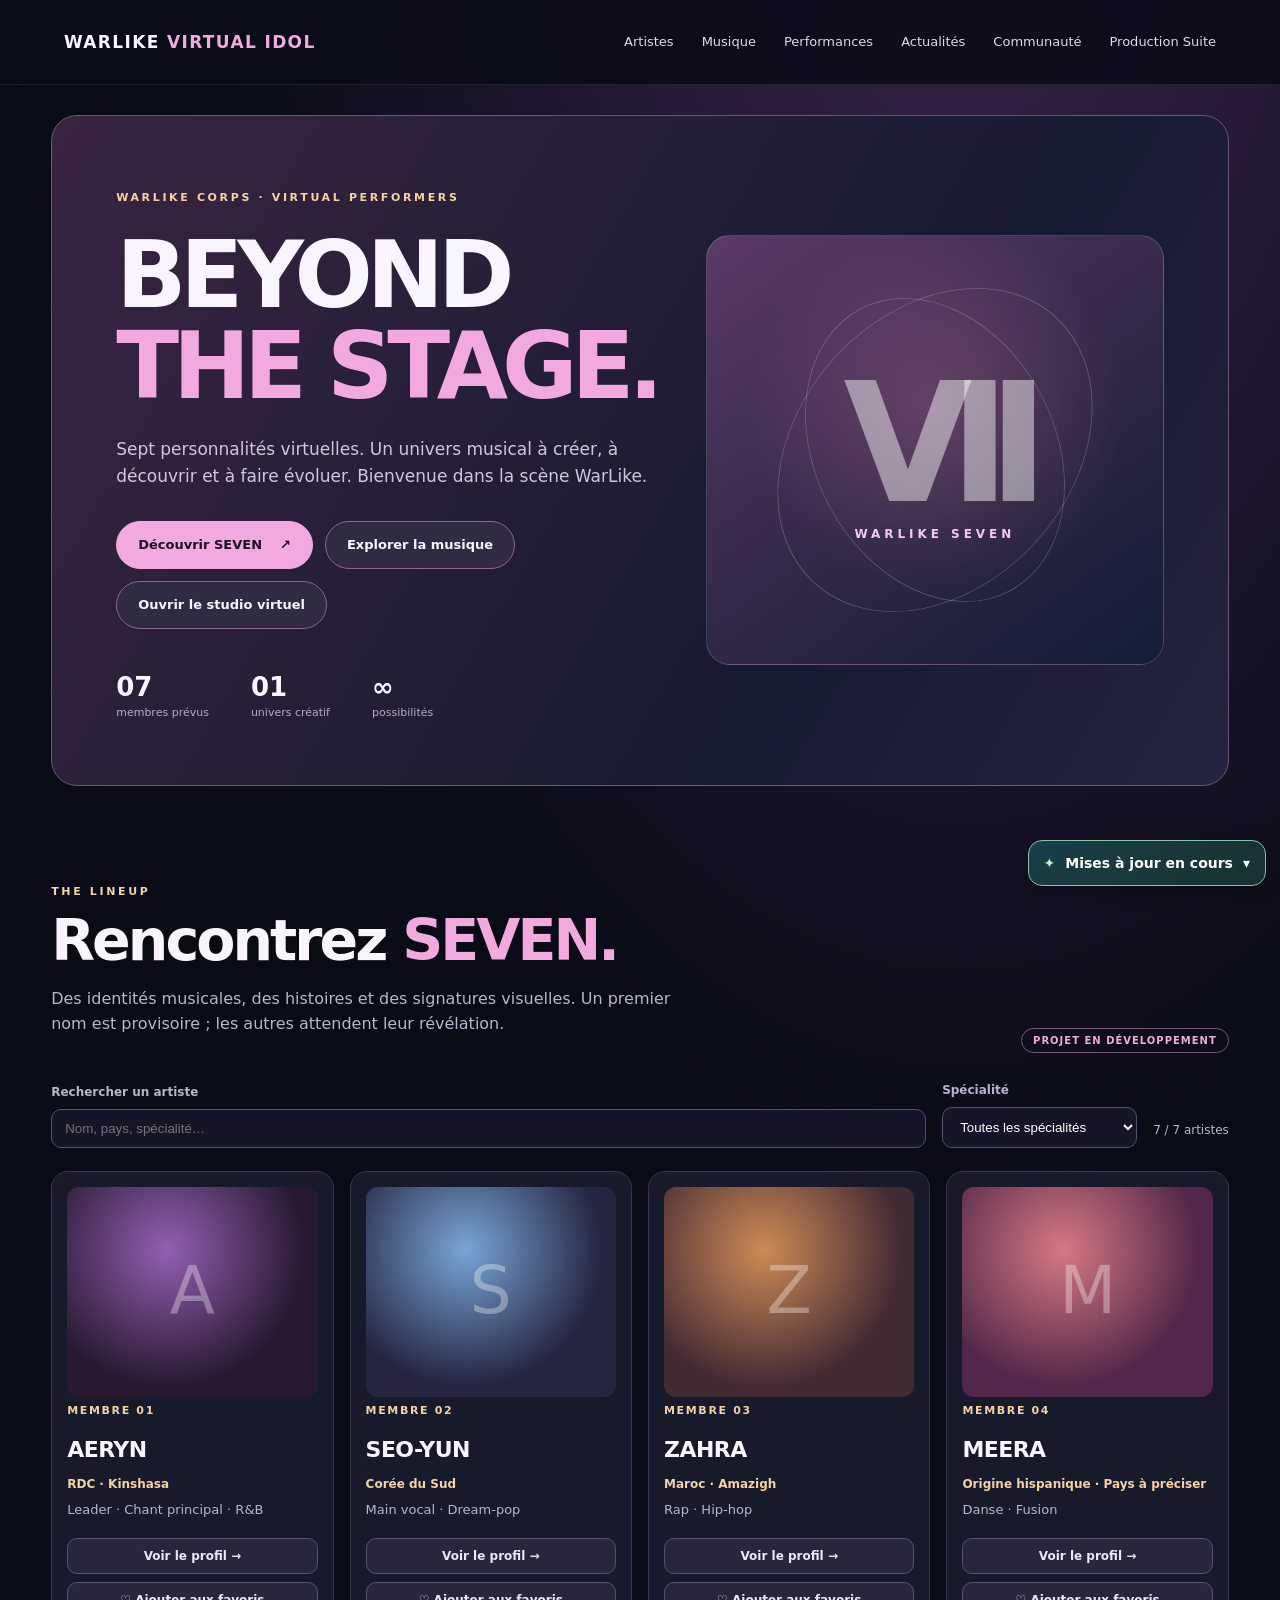
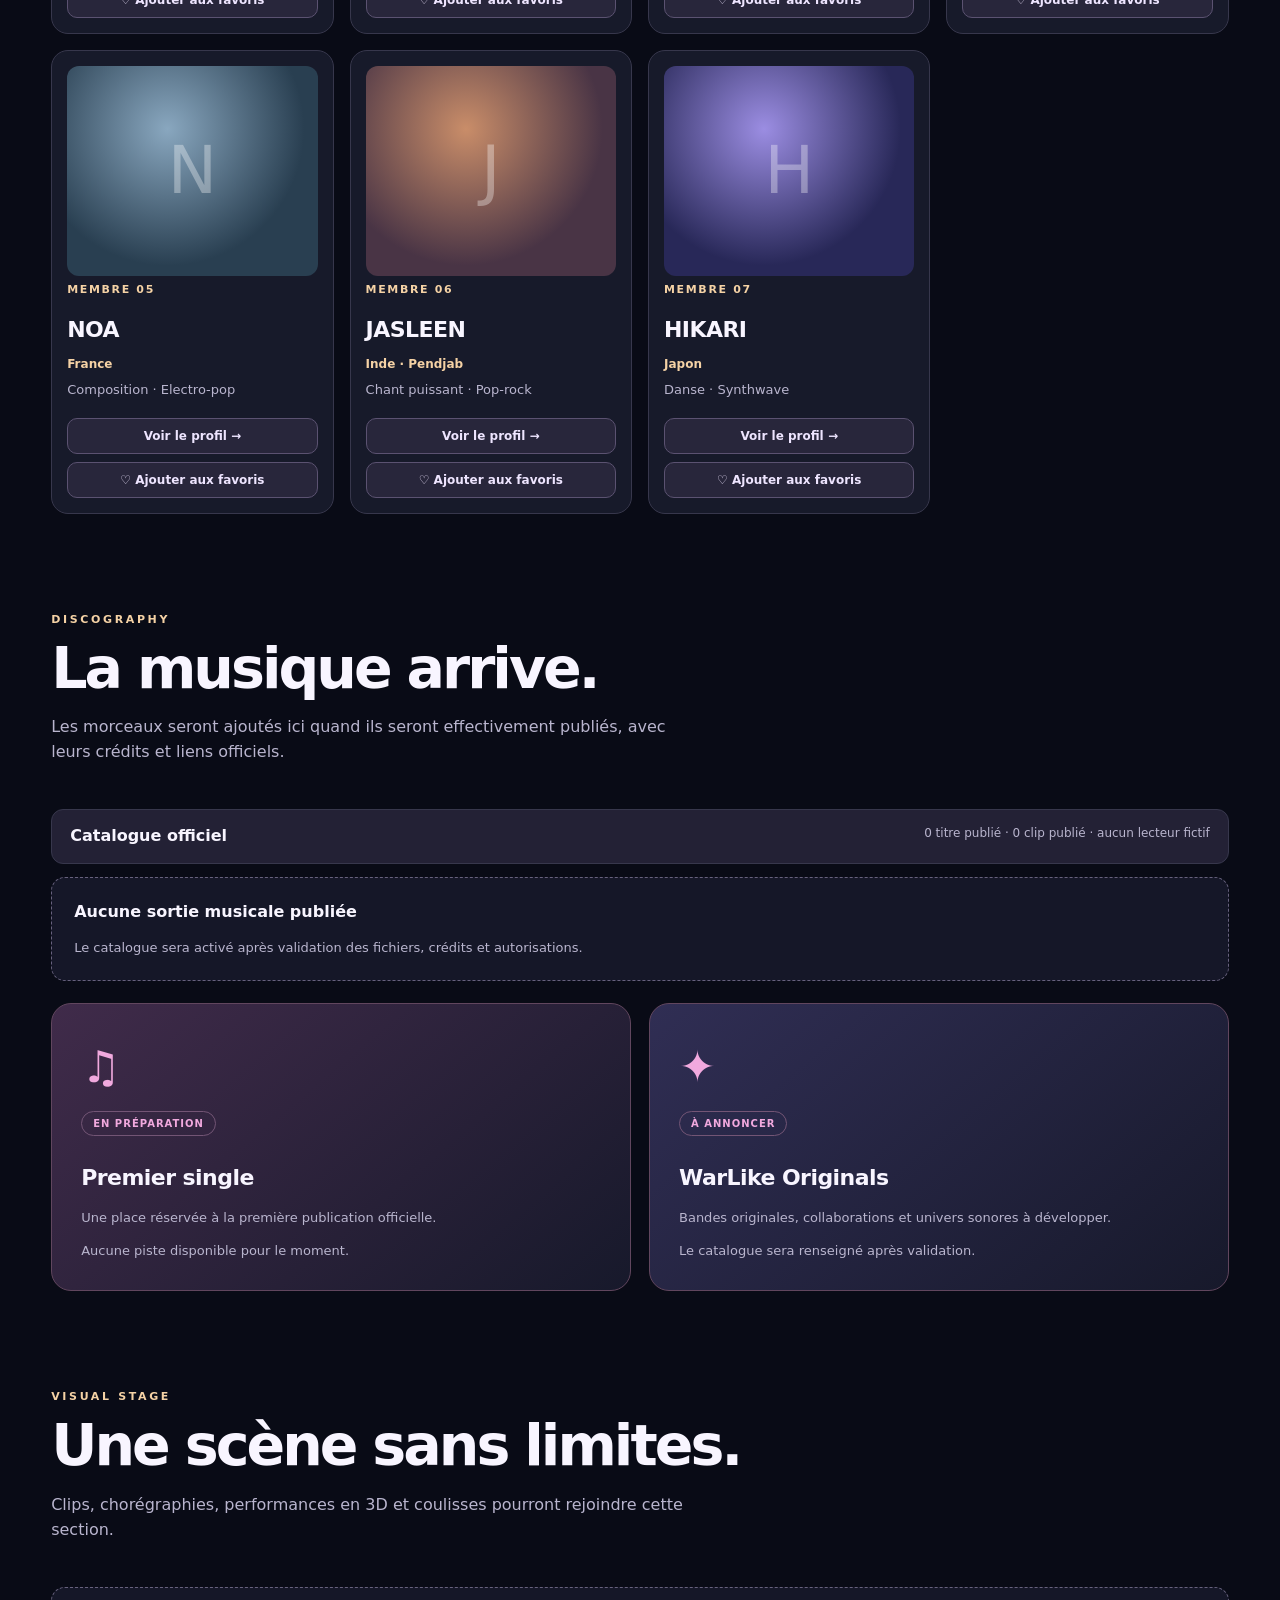
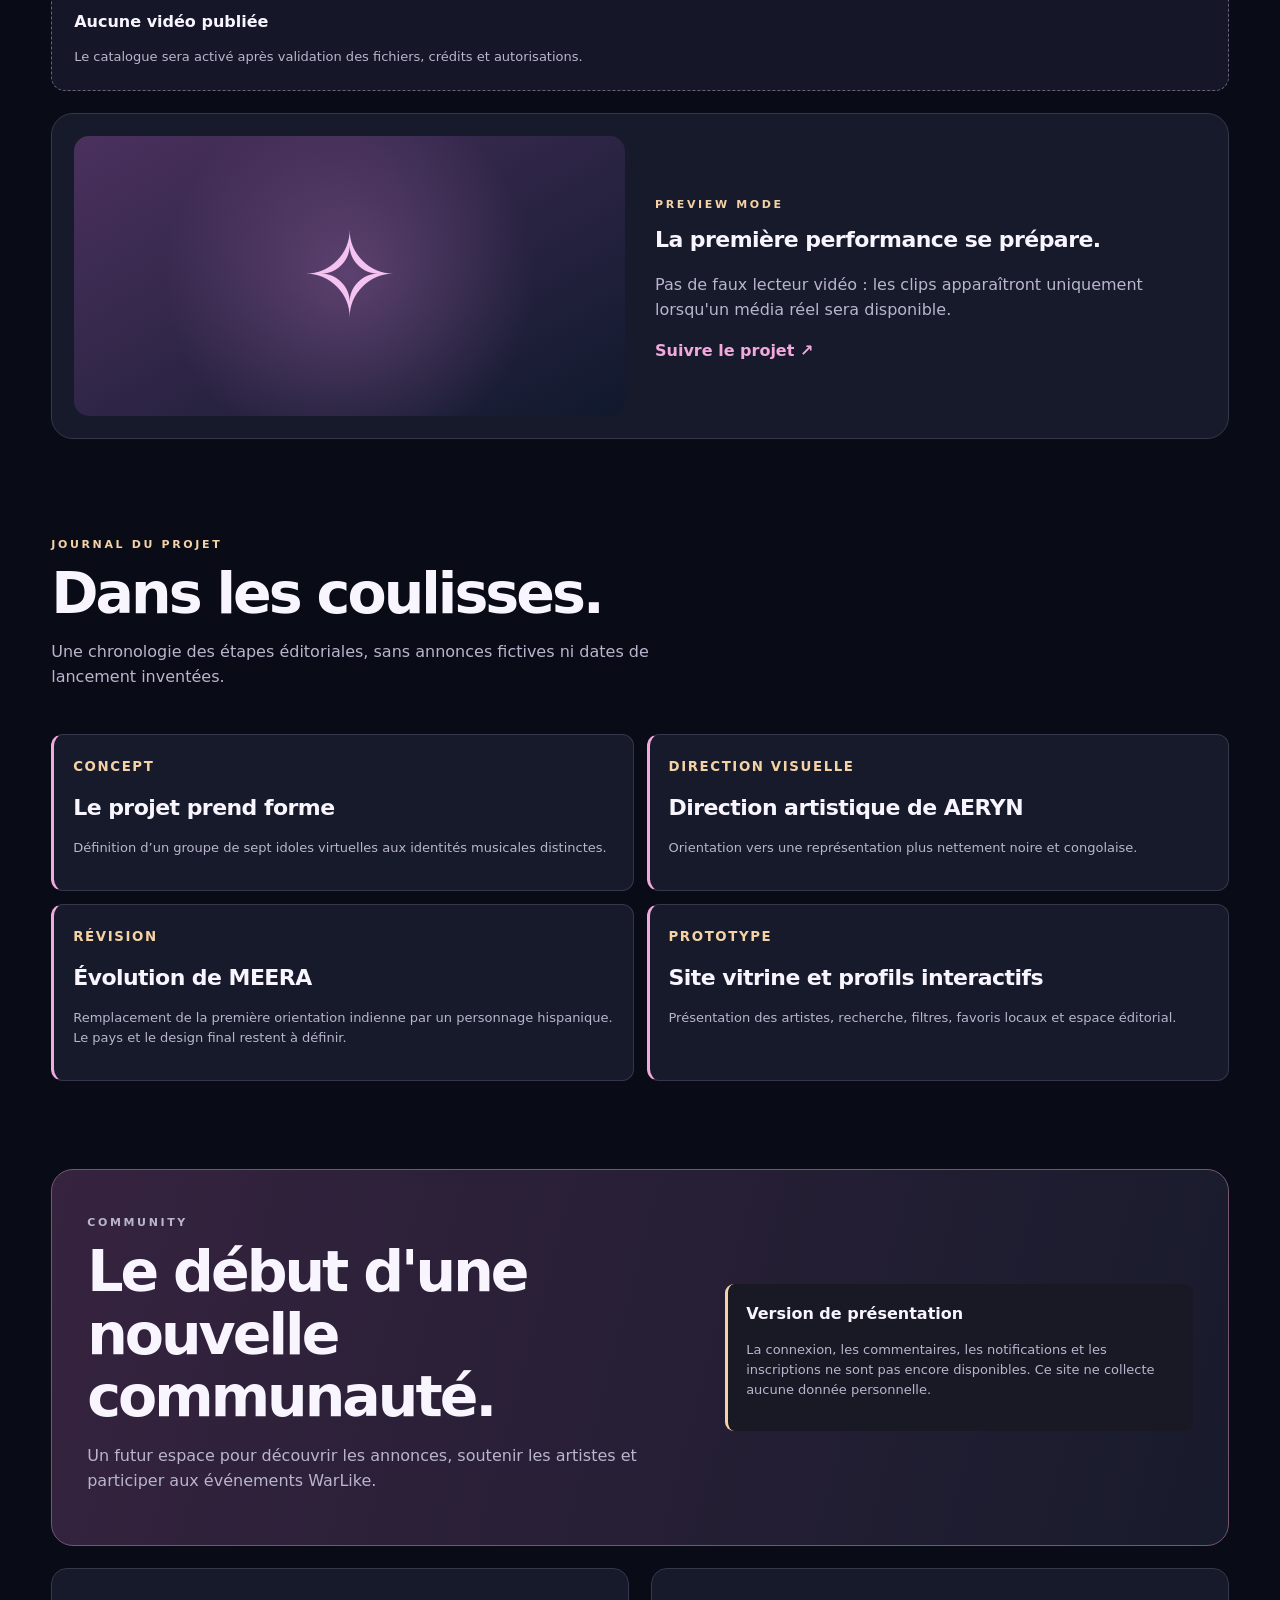
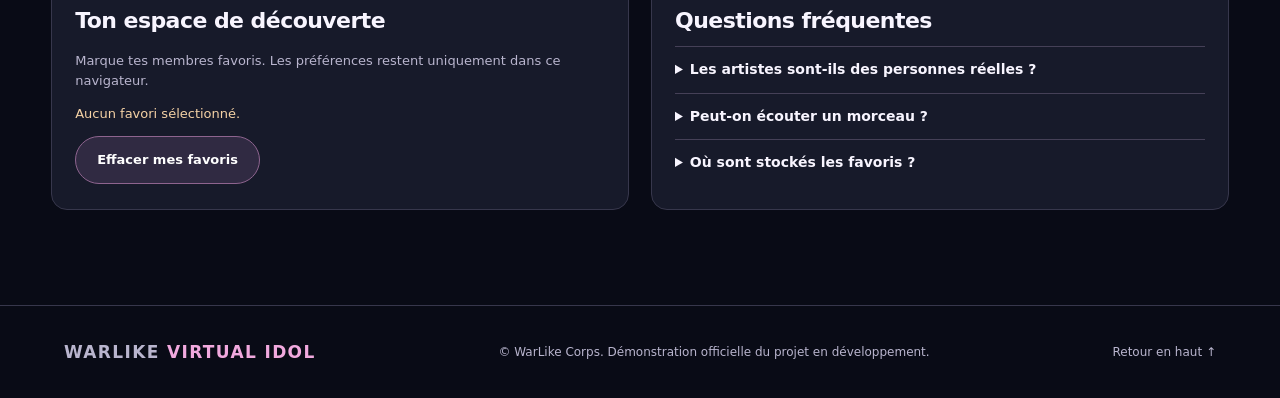
==== commit cf3de046: "feat(ui): add unobtrusive update notice" ====
--- a/index.html
+++ b/index.html
@@ -2,8 +2,8 @@
 <html lang="fr"><head><meta charset="utf-8"><meta name="viewport" content="width=device-width,initial-scale=1">
 <meta name="description" content="WarLike Virtual Idol — univers de musique, d'artistes virtuels et de performances numériques.">
 <meta name="theme-color" content="#090b16"><title>WarLike Virtual Idol | WarLike SEVEN</title>
-<link rel="stylesheet" href="./styles.css"></head>
-<body><a href="#main" class="skip">Aller au contenu</a>
+<link rel="stylesheet" href="./styles.css"><link rel="stylesheet" href="./warlike-update-status.css"></head>
+<body><details class="warlike-update-notice"><summary>Mises à jour en cours</summary><p>WarLike évolue : améliorations et nouvelles fonctionnalités. Vous pouvez continuer à utiliser cette application normalement.</p></details><a href="#main" class="skip">Aller au contenu</a>
 <header class="top"><a href="#accueil" class="brand">WARLIKE <span>VIRTUAL IDOL</span></a><button id="menu" class="menu" aria-controls="nav" aria-expanded="false">Menu ☰</button>
 <nav id="nav" aria-label="Navigation principale"><a href="#artistes">Artistes</a><a href="#musique">Musique</a><a href="#performances">Performances</a><a href="#actualites">Actualités</a><a href="#fans">Communauté</a><a href="./studio.html">Production Suite</a></nav></header>
 <main id="main"><section class="hero" id="accueil"><div class="hero-copy"><p class="overline">WarLike Corps · Virtual performers</p><h1>BEYOND<br><em>THE STAGE.</em></h1>
--- a/warlike-update-status.css
+++ b/warlike-update-status.css
@@ -0,0 +1 @@
+.warlike-update-notice{position:fixed;bottom:14px;right:14px;z-index:900;max-width:min(360px,calc(100vw - 28px));font:600 14px/1.5 system-ui,sans-serif;color:#fff;background:linear-gradient(135deg,#193f48,#17312f);border:1px solid #8bbfae;border-radius:14px;box-shadow:0 5px 18px #0005;overflow:hidden}.warlike-update-notice summary{list-style:none;cursor:pointer;display:flex;gap:10px;align-items:center;min-height:44px;padding:9px 15px;color:#fff}.warlike-update-notice summary::-webkit-details-marker{display:none}.warlike-update-notice summary::before{content:"✦";color:#b8f5cc}.warlike-update-notice summary::after{content:"▾";margin-left:auto}.warlike-update-notice[open] summary::after{content:"▴"}.warlike-update-notice p{margin:0;padding:0 15px 15px;color:#ebf5f0;font-weight:400}.warlike-update-notice summary:focus-visible{outline:3px solid #fff;outline-offset:-4px}@media(max-width:480px){.warlike-update-notice{bottom:8px;right:8px;max-width:min(300px,calc(100vw - 16px))}}@media print{.warlike-update-notice{display:none!important}}
